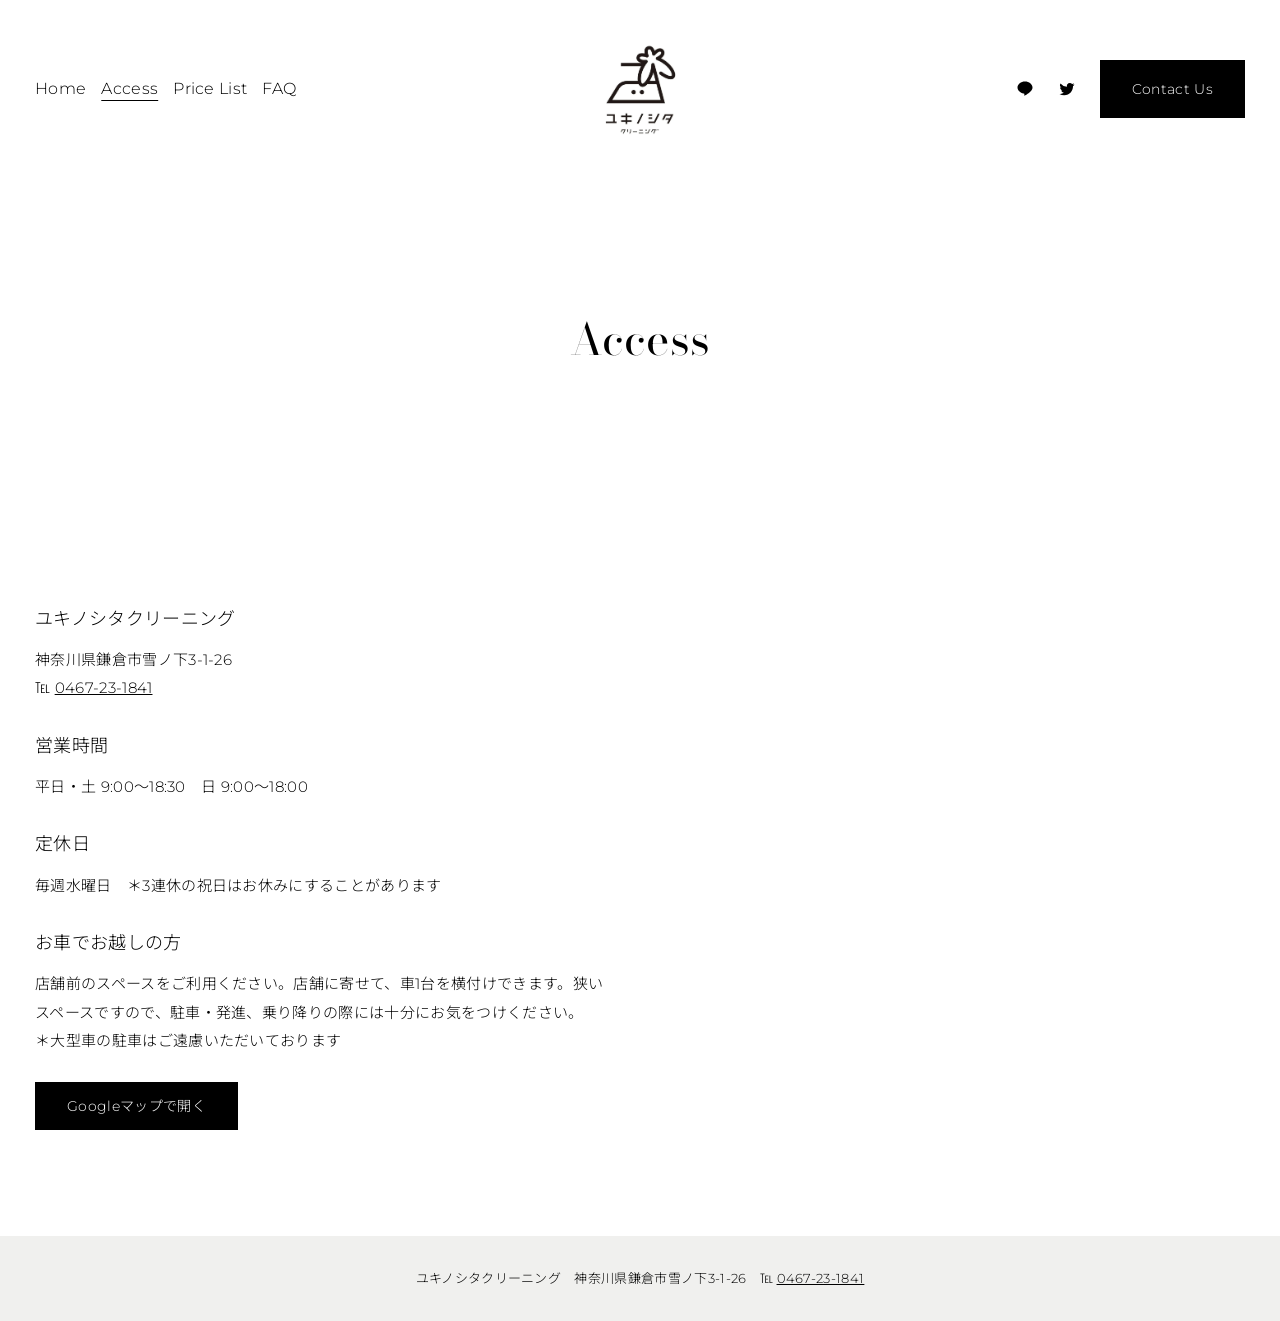
==== access.html @ 93b84c99 "Add files via upload" ====
<!doctype html>
<html lang="ja"><head><meta charset="utf-8"><meta name="viewport" content="width=device-width,initial-scale=1">
<title>Access — ユキノシタクリーニング</title>
<meta property="og:title" content="Access — ユキノシタクリーニング"><meta property="og:site_name" content="ユキノシタクリーニング"><meta property="og:image" content="images/logo.jpg">
<link rel="preconnect" href="https://fonts.googleapis.com"><link rel="preconnect" href="https://fonts.gstatic.com" crossorigin>
<link href="https://fonts.googleapis.com/css2?family=Bodoni+Moda:wght@400&family=Montserrat:wght@300;400;600&family=Noto+Sans+JP:wght@300;400&display=swap" rel="stylesheet">
<link rel="stylesheet" href="assets/style.css"></head><body>
<header class="site-header"><nav class="site-nav"><a href="index.html">Home</a><a href="access.html" aria-current="page">Access</a><a href="price-list.html">Price List</a><a href="faq.html">FAQ</a></nav>
<a class="logo" href="index.html"><img src="images/logo.jpg" alt="ユキノシタクリーニング"></a>
<div class="header-right"><a class="tw" href="https://lin.ee/5aXbe80" aria-label="LINE" target="_blank" rel="noopener"><svg viewBox="0 0 24 24"><path d="M12 2C6.5 2 2 5.6 2 10c0 3.9 3.5 7.2 8.2 7.9.3.1.8.2.9.5.1.3.1.7 0 1l-.1.9c0 .3-.2 1 .9.5s5.9-3.5 8-6C21.300 13 22 11.600 22 10c0-4.400-4.500-8-10-8z"/></svg></a><a class="tw" href="https://twitter.com/Yukinoshita_Cl" aria-label="Twitter"><svg viewBox="0 0 24 24"><path d="M22 5.9c-.7.3-1.5.5-2.4.7.9-.5 1.5-1.3 1.8-2.3-.8.5-1.7.8-2.6 1a4.1 4.1 0 0 0-7 3.7A11.7 11.7 0 0 1 3.3 4.7a4.1 4.1 0 0 0 1.3 5.5c-.7 0-1.3-.2-1.9-.5 0 2 1.4 3.7 3.3 4.1-.6.2-1.2.2-1.8.1.5 1.6 2 2.8 3.8 2.9A8.2 8.2 0 0 1 2 18.5 11.6 11.6 0 0 0 8.3 20.3c7.5 0 11.7-6.3 11.7-11.7v-.5c.8-.6 1.5-1.3 2-2.2z"/></svg></a><a class="btn" href="contact.html">Contact Us</a></div></header>
<main><h2 class="title page-title">Access</h2>
<div class="wrap"><div class="access"><div class="info">
<h4>ユキノシタクリーニング</h4><p>神奈川県鎌倉市雪ノ下3-1-26<br>℡ <a href="tel:0467231841">0467-23-1841</a></p>
<h4>営業時間</h4><p>平日・土 9:00〜18:30　日 9:00〜18:00</p>
<h4>定休日</h4><p>毎週水曜日　＊3連休の祝日はお休みにすることがあります</p>
<h4>お車でお越しの方</h4><p>店舗前のスペースをご利用ください。店舗に寄せて、車1台を横付けできます。狭いスペースですので、駐車・発進、乗り降りの際には十分にお気をつけください。<br>＊大型車の駐車はご遠慮いただいております</p>
<p><a class="btn" href="https://maps.app.goo.gl/fqfAePQv6fpUEhGL8" target="_blank" rel="noopener">Googleマップで開く</a></p></div>
<div class="map"><iframe title="地図" loading="lazy" src="https://www.openstreetmap.org/export/embed.html?bbox=139.5480%2C35.3220%2C139.5680%2C35.3330&amp;layer=mapnik&amp;marker=35.32760%2C139.55790"></iframe></div></div></div></main>
<footer class="site-footer simple"><p>ユキノシタクリーニング　神奈川県鎌倉市雪ノ下3-1-26　℡ <a href="tel:0467231841">0467-23-1841</a></p></footer>
</body></html>
---- assets/style.css ----
:root{--fg:#000;--bg:#fff;--panel:#f0f0ee;--serif:"Bodoni Moda","Bodoni 72",Didot,"Noto Serif JP",serif;--sans:"Montserrat","Avenir Next",Avenir,"Hiragino Kaku Gothic ProN","Noto Sans JP",sans-serif}
*{box-sizing:border-box}
body{margin:0;background:var(--bg);color:var(--fg);font-family:var(--sans);font-weight:300;line-height:1.9;letter-spacing:.02em}
a{color:inherit}
.site-header{display:grid;grid-template-columns:1fr auto 1fr;align-items:center;padding:34px 35px}
.site-nav a{margin-right:15px;text-decoration:none;font-size:16px}
.site-nav a[aria-current=page]{text-decoration:underline;text-underline-offset:6px}
.logo img{height:110px;width:auto;display:block}
.header-right{display:flex;justify-content:flex-end;align-items:center;gap:24px}
.btn{display:inline-block;background:#000;color:#fff;padding:0 32px;line-height:58px;font-size:14px;text-decoration:none;border:0;cursor:pointer;font-family:inherit}
.tw svg{width:18px;height:18px;fill:#000;display:block}
.hero{text-align:center;padding:90px 20px 200px}
.hero h1{font-weight:300;font-size:clamp(26px,3.4vw,36px);line-height:1.6;margin:0}
h2.title{font-family:var(--serif);font-weight:400;font-size:clamp(32px,4vw,44px);text-align:center;margin:0 0 70px}
.wrap{padding:0 35px;max-width:1300px;margin:0 auto}
.cards{display:grid;grid-template-columns:repeat(auto-fill,minmax(300px,1fr));gap:40px;margin-bottom:120px}
.card{background:var(--panel);text-align:center;padding:40px 0 30px}
.card img{width:100%;display:block}
.card h3{font-weight:300;font-size:26px;margin:28px 20px 12px}
.card p{margin:0 28px;font-size:16px}
.page-title{padding:120px 20px 150px}
.cols2{display:grid;grid-template-columns:1fr 1fr;gap:60px;padding-bottom:160px}
.cols2 h3{font-weight:300;font-size:22px;margin:0 0 10px}
.cols2 p{margin:0;font-size:15px}
.about{max-width:900px;margin:0 auto;padding:60px 35px 100px}
.about h3{font-weight:400;font-size:26px;text-align:center;margin:40px 0}
.about h4{font-weight:400;font-size:20px;margin:36px 0 6px}
.about p{margin:0 0 20px}
.about img{max-width:100%;height:auto;display:block;margin:50px auto}
.about .note{font-style:italic;text-align:center}
.contact{display:grid;grid-template-columns:1fr 1fr;gap:70px;padding:60px 35px 140px;max-width:1300px;margin:0 auto}
.contact h1{font-family:var(--serif);font-weight:400;font-size:40px;margin:0 0 30px}
.contact b{font-weight:600}
form label{display:block;font-size:14px;margin:0 0 6px}
form label small{opacity:.6;margin-left:6px}
form input,form textarea{width:100%;border:1px solid #999;padding:12px;font:inherit;background:#fff;margin-bottom:24px}
form textarea{min-height:150px}
.row{display:grid;grid-template-columns:1fr 1fr;gap:16px}
.site-footer{background:var(--panel);padding:50px 35px 60px}
.footer-in{display:grid;grid-template-columns:1fr 1fr;gap:60px;max-width:1300px;margin:0 auto}
.site-footer h4{font-weight:300;font-size:18px;margin:0 0 14px}
.site-footer p{margin:0 0 26px;font-size:15px}
.map iframe{width:100%;height:340px;border:0;filter:grayscale(1)}
@media(max-width:800px){.site-header{grid-template-columns:1fr;gap:16px;justify-items:center}.header-right{justify-content:center}.cols2,.contact,.footer-in{grid-template-columns:1fr}.hero{padding-bottom:100px}}

.rows{list-style:none;margin:0 0 120px;padding:0;border-top:1px solid #000}
.row-item{display:grid;grid-template-columns:1fr 2fr;gap:40px;padding:36px 0;border-bottom:1px solid #000}
.row-item h3{font-weight:300;font-size:24px;margin:0}
.row-item p{margin:0 0 10px;font-size:16px}
@media(max-width:800px){.row-item{grid-template-columns:1fr;gap:12px}}

.access{display:grid;grid-template-columns:1fr 1fr;gap:60px;margin-bottom:80px}
.access h4{font-weight:300;font-size:18px;margin:0 0 10px}
.access p{margin:0 0 26px;font-size:15px}
.access .btn{line-height:48px;color:#fff}
.access .map iframe{width:100%;height:360px;border:0}
.site-footer.simple{padding:30px 35px;text-align:center}
.site-footer.simple p{margin:0;font-size:13px}
@media(max-width:800px){.access{grid-template-columns:1fr}}

.line-block{display:flex;align-items:center;gap:24px;flex-wrap:wrap}
.line-block img{display:block}
.line-band{text-align:center;padding:20px 20px 120px}
.line-band h3{font-weight:300;font-size:24px;margin:0 0 6px}
.line-band p{margin:0 0 20px}
.line-band .line-block{justify-content:center}

.faq .row-item h3{font-size:18px;line-height:1.7}
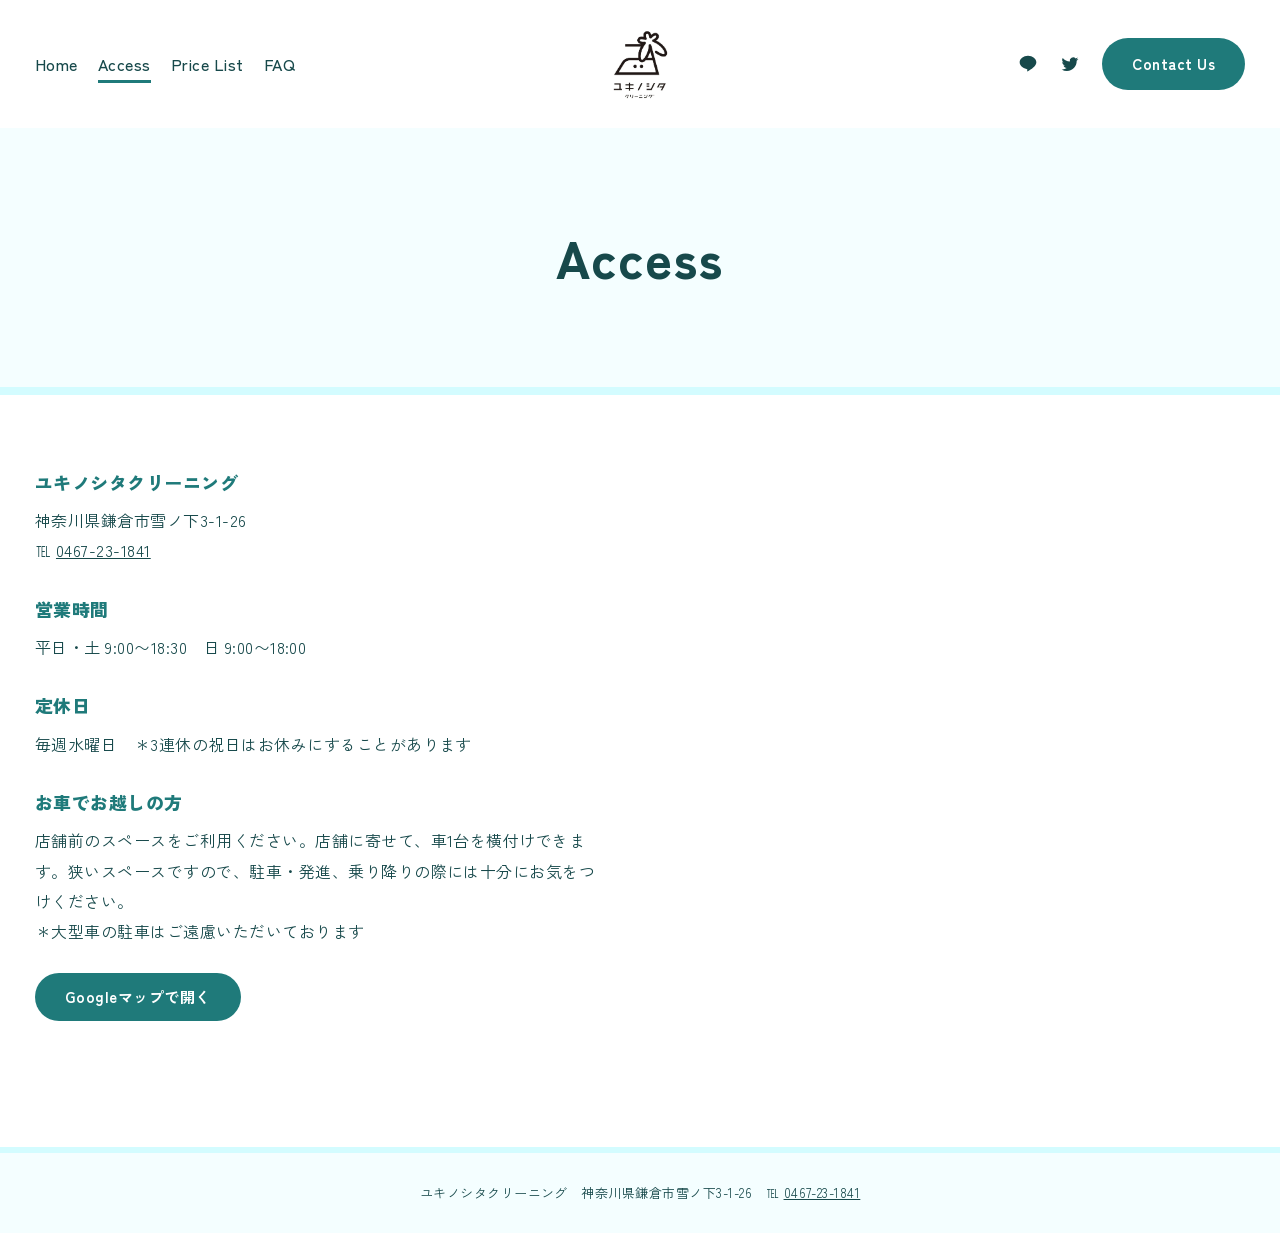
==== commit 6962e18c: "Add files via upload" ====
--- a/access.html
+++ b/access.html
@@ -3,8 +3,8 @@
 <title>Access — ユキノシタクリーニング</title>
 <meta property="og:title" content="Access — ユキノシタクリーニング"><meta property="og:site_name" content="ユキノシタクリーニング"><meta property="og:image" content="images/logo.jpg">
 <link rel="preconnect" href="https://fonts.googleapis.com"><link rel="preconnect" href="https://fonts.gstatic.com" crossorigin>
-<link href="https://fonts.googleapis.com/css2?family=Bodoni+Moda:wght@400&family=Montserrat:wght@300;400;600&family=Noto+Sans+JP:wght@300;400&display=swap" rel="stylesheet">
-<link rel="stylesheet" href="assets/style.css"></head><body>
+<link href="https://fonts.googleapis.com/css2?family=Zen+Kaku+Gothic+New:wght@400;500;700;900&display=swap" rel="stylesheet">
+<link rel="stylesheet" href="assets/style.css"><link rel="icon" href="favicon.ico" sizes="48x48"><link rel="icon" type="image/png" sizes="32x32" href="images/favicon-32.png"><link rel="apple-touch-icon" href="images/apple-touch-icon.png"></head><body>
 <header class="site-header"><nav class="site-nav"><a href="index.html">Home</a><a href="access.html" aria-current="page">Access</a><a href="price-list.html">Price List</a><a href="faq.html">FAQ</a></nav>
 <a class="logo" href="index.html"><img src="images/logo.jpg" alt="ユキノシタクリーニング"></a>
 <div class="header-right"><a class="tw" href="https://lin.ee/5aXbe80" aria-label="LINE" target="_blank" rel="noopener"><svg viewBox="0 0 24 24"><path d="M12 2C6.5 2 2 5.6 2 10c0 3.9 3.5 7.2 8.2 7.9.3.1.8.2.9.5.1.3.1.7 0 1l-.1.9c0 .3-.2 1 .9.5s5.9-3.5 8-6C21.300 13 22 11.600 22 10c0-4.400-4.500-8-10-8z"/></svg></a><a class="tw" href="https://twitter.com/Yukinoshita_Cl" aria-label="Twitter"><svg viewBox="0 0 24 24"><path d="M22 5.9c-.7.3-1.5.5-2.4.7.9-.5 1.5-1.3 1.8-2.3-.8.5-1.7.8-2.6 1a4.1 4.1 0 0 0-7 3.7A11.7 11.7 0 0 1 3.3 4.7a4.1 4.1 0 0 0 1.3 5.5c-.7 0-1.3-.2-1.9-.5 0 2 1.4 3.7 3.3 4.1-.6.2-1.2.2-1.8.1.5 1.6 2 2.8 3.8 2.9A8.2 8.2 0 0 1 2 18.5 11.6 11.6 0 0 0 8.3 20.3c7.5 0 11.7-6.3 11.7-11.7v-.5c.8-.6 1.5-1.3 2-2.2z"/></svg></a><a class="btn" href="contact.html">Contact Us</a></div></header>
@@ -15,6 +15,6 @@
 <h4>定休日</h4><p>毎週水曜日　＊3連休の祝日はお休みにすることがあります</p>
 <h4>お車でお越しの方</h4><p>店舗前のスペースをご利用ください。店舗に寄せて、車1台を横付けできます。狭いスペースですので、駐車・発進、乗り降りの際には十分にお気をつけください。<br>＊大型車の駐車はご遠慮いただいております</p>
 <p><a class="btn" href="https://maps.app.goo.gl/fqfAePQv6fpUEhGL8" target="_blank" rel="noopener">Googleマップで開く</a></p></div>
-<div class="map"><iframe title="地図" loading="lazy" src="https://www.openstreetmap.org/export/embed.html?bbox=139.5480%2C35.3220%2C139.5680%2C35.3330&amp;layer=mapnik&amp;marker=35.32760%2C139.55790"></iframe></div></div></div></main>
+<div class="map"><iframe title="地図" loading="lazy" src="https://www.openstreetmap.org/export/embed.html?bbox=139.5532%2C35.3202%2C139.5612%2C35.3252&amp;layer=mapnik&amp;marker=35.322739%2C139.557242"></iframe></div></div></div></main>
 <footer class="site-footer simple"><p>ユキノシタクリーニング　神奈川県鎌倉市雪ノ下3-1-26　℡ <a href="tel:0467231841">0467-23-1841</a></p></footer>
 </body></html>
--- a/assets/style.css
+++ b/assets/style.css
@@ -1,68 +1,138 @@
-:root{--fg:#000;--bg:#fff;--panel:#f0f0ee;--serif:"Bodoni Moda","Bodoni 72",Didot,"Noto Serif JP",serif;--sans:"Montserrat","Avenir Next",Avenir,"Hiragino Kaku Gothic ProN","Noto Sans JP",sans-serif}
+:root{--ink:#17494b;--roof:#d3fcff;--deep:#1f7a7a;--tint:#f4feff;--petal:#ffb9d1;--cedar:#fffee2;--sky:#7ededd;--white:#fff;--sans:"Zen Kaku Gothic New","Hiragino Kaku Gothic ProN","Noto Sans JP",sans-serif}
 *{box-sizing:border-box}
-body{margin:0;background:var(--bg);color:var(--fg);font-family:var(--sans);font-weight:300;line-height:1.9;letter-spacing:.02em}
+html{scroll-behavior:smooth}
+body{margin:0;background:var(--white);color:var(--ink);font-family:var(--sans);font-weight:400;line-height:1.9;letter-spacing:.03em}
 a{color:inherit}
-.site-header{display:grid;grid-template-columns:1fr auto 1fr;align-items:center;padding:34px 35px}
-.site-nav a{margin-right:15px;text-decoration:none;font-size:16px}
-.site-nav a[aria-current=page]{text-decoration:underline;text-underline-offset:6px}
-.logo img{height:110px;width:auto;display:block}
-.header-right{display:flex;justify-content:flex-end;align-items:center;gap:24px}
-.btn{display:inline-block;background:#000;color:#fff;padding:0 32px;line-height:58px;font-size:14px;text-decoration:none;border:0;cursor:pointer;font-family:inherit}
-.tw svg{width:18px;height:18px;fill:#000;display:block}
-.hero{text-align:center;padding:90px 20px 200px}
-.hero h1{font-weight:300;font-size:clamp(26px,3.4vw,36px);line-height:1.6;margin:0}
-h2.title{font-family:var(--serif);font-weight:400;font-size:clamp(32px,4vw,44px);text-align:center;margin:0 0 70px}
+:focus-visible{outline:3px solid var(--deep);outline-offset:3px}
+/* header */
+.site-header{display:grid;grid-template-columns:1fr auto 1fr;align-items:center;padding:22px 35px}
+.site-nav a{margin-right:20px;text-decoration:none;font-size:16px;font-weight:500;padding-bottom:4px}
+.site-nav a:hover{border-bottom:3px solid var(--roof)}
+.site-nav a[aria-current=page]{border-bottom:3px solid var(--deep)}
+.logo img{height:84px;width:auto;display:block}
+.header-right{display:flex;justify-content:flex-end;align-items:center;gap:22px}
+.tw svg{width:20px;height:20px;fill:var(--ink);display:block}
+.btn{display:inline-block;background:var(--deep);color:#fff;padding:0 30px;line-height:52px;font-size:15px;font-weight:700;text-decoration:none;border:0;border-radius:999px;cursor:pointer;font-family:inherit;transition:background .2s}
+.btn:hover{background:var(--ink)}
+.btn.ghost{background:transparent;color:var(--ink);box-shadow:inset 0 0 0 2px var(--ink)}
+.btn.ghost:hover{background:var(--ink);color:#fff}
+.btn.light{background:#fff;color:var(--ink)}
+.btn.light:hover{background:var(--ink);color:#fff}
+/* home hero */
+.hero{background:var(--roof);padding:60px 35px 150px;clip-path:polygon(0 0,100% 0,100% 100%,0 calc(100% - 70px))}
+.hero-in{max-width:1300px;margin:0 auto;display:grid;grid-template-columns:1.25fr 1fr;gap:40px;align-items:center}
+.hero h1{font-weight:900;font-size:clamp(30px,4vw,52px);line-height:1.4;word-break:keep-all;overflow-wrap:anywhere;margin:0 0 22px;letter-spacing:.02em}
+.hero .lead{font-size:clamp(16px,1.6vw,19px);font-weight:500;margin:0 0 30px;max-width:30em}
+.hero .cta{display:flex;flex-wrap:wrap;gap:14px}
+.hero figure{margin:0}
+.hero img{width:100%;height:auto;display:block}
+.hero figcaption{font-size:12px;text-align:right;margin-top:18px}
+/* info strip */
+.strip{background:#fff;color:var(--ink);border-bottom:6px solid var(--roof);margin-top:-70px;position:relative;padding:34px 35px 36px}
+.strip-in{max-width:1300px;margin:0 auto;display:grid;grid-template-columns:repeat(4,1fr);gap:30px}
+.strip h2{font-size:14px;font-weight:700;margin:0;color:var(--deep)}
+.strip p{margin:0;font-size:18px;font-weight:700;line-height:1.6}
+.strip a{text-decoration:none}
+.strip small{display:block;font-size:13px;font-weight:400;opacity:.85}
+/* reasons */
+.reasons{display:grid;grid-template-columns:repeat(4,1fr)}
+.reason{padding:56px 32px 60px}
+.reason h3{font-size:clamp(24px,2.6vw,34px);line-height:1.35;font-weight:900;margin:0 0 16px}
+.reason p{margin:0;font-size:16px}
+.reason small{display:block;margin-top:10px;font-size:13px}
+.r1{background:var(--roof)}.r2{background:var(--cedar)}.r3{background:#a6efe8}.r4{background:var(--sky)}
+/* sections */
+.section{padding:110px 35px}
+.section-in{max-width:1100px;margin:0 auto}
+.section h2{font-size:clamp(28px,3.4vw,42px);font-weight:900;line-height:1.4;margin:0 0 40px}
+.tintbg{background:var(--tint)}
+.flow{list-style:none;margin:0;padding:0;display:grid;grid-template-columns:repeat(3,1fr);gap:40px;counter-reset:s}
+.flow li{counter-increment:s;border-top:6px solid var(--deep);padding-top:20px}
+.flow li:before{content:counter(s);display:block;font-size:56px;font-weight:900;line-height:1;color:var(--deep);margin-bottom:10px}
+.flow h3{font-size:22px;margin:0 0 8px}
+.flow p{margin:0;font-size:16px}
+.pricerow{display:grid;grid-template-columns:1.3fr 1fr;gap:70px;align-items:start}
+.mini{width:100%;border-collapse:collapse;font-size:18px}
+.mini th,.mini td{padding:.55em 0;border-bottom:2px solid var(--ink);font-weight:500;text-align:left}
+.mini td{text-align:right;font-weight:900;white-space:nowrap}
+.pricerow p{margin:0 0 24px}
+.values{display:grid;grid-template-columns:repeat(3,1fr);gap:50px}
+.values h3{font-size:22px;font-weight:900;color:var(--deep);margin:0 0 8px}
+.values p{margin:0;font-size:16px}
+.story{max-width:46em;margin:0 0 70px;font-size:17px}
+.story p{margin:0 0 18px}
+/* line band */
+.line-band{background:var(--sky);padding:80px 35px 90px;text-align:center}
+.line-band h3{font-weight:900;font-size:30px;margin:0 0 6px}
+.line-band p{margin:0 0 20px}
+.line-block{display:flex;align-items:center;gap:28px;flex-wrap:wrap;justify-content:center}
+.line-block img{display:block;background:#fff;padding:8px;border-radius:12px}
+/* inner pages */
+h2.title{font-weight:900;font-size:clamp(34px,4.4vw,52px);text-align:center;margin:0 0 70px;letter-spacing:.04em}
+.page-title{background:var(--tint);border-bottom:8px solid var(--roof);padding:80px 20px 80px;margin-bottom:80px}
 .wrap{padding:0 35px;max-width:1300px;margin:0 auto}
-.cards{display:grid;grid-template-columns:repeat(auto-fill,minmax(300px,1fr));gap:40px;margin-bottom:120px}
-.card{background:var(--panel);text-align:center;padding:40px 0 30px}
-.card img{width:100%;display:block}
-.card h3{font-weight:300;font-size:26px;margin:28px 20px 12px}
-.card p{margin:0 28px;font-size:16px}
-.page-title{padding:120px 20px 150px}
-.cols2{display:grid;grid-template-columns:1fr 1fr;gap:60px;padding-bottom:160px}
-.cols2 h3{font-weight:300;font-size:22px;margin:0 0 10px}
-.cols2 p{margin:0;font-size:15px}
-.about{max-width:900px;margin:0 auto;padding:60px 35px 100px}
-.about h3{font-weight:400;font-size:26px;text-align:center;margin:40px 0}
-.about h4{font-weight:400;font-size:20px;margin:36px 0 6px}
-.about p{margin:0 0 20px}
-.about img{max-width:100%;height:auto;display:block;margin:50px auto}
-.about .note{font-style:italic;text-align:center}
+.rows{list-style:none;margin:0 0 120px;padding:0;border-top:4px solid var(--roof)}
+.row-item{display:grid;grid-template-columns:1fr 2fr;gap:40px;padding:36px 0;border-bottom:2px solid var(--tint)}
+.row-item h3{font-weight:900;font-size:24px;margin:0;color:var(--deep)}
+.row-item p{margin:0 0 10px;font-size:16px}
+.faq .row-item h3{font-size:18px;line-height:1.7}
+.access{display:grid;grid-template-columns:1fr 1fr;gap:60px;margin-bottom:100px}
+.access h4{font-weight:900;font-size:18px;margin:0 0 6px;color:var(--deep)}
+.access p{margin:0 0 26px;font-size:16px}
+.access .btn{line-height:48px;color:#fff}
+.access .map iframe{width:100%;height:380px;border:0;border-radius:6px}
 .contact{display:grid;grid-template-columns:1fr 1fr;gap:70px;padding:60px 35px 140px;max-width:1300px;margin:0 auto}
-.contact h1{font-family:var(--serif);font-weight:400;font-size:40px;margin:0 0 30px}
-.contact b{font-weight:600}
-form label{display:block;font-size:14px;margin:0 0 6px}
-form label small{opacity:.6;margin-left:6px}
-form input,form textarea{width:100%;border:1px solid #999;padding:12px;font:inherit;background:#fff;margin-bottom:24px}
+.contact h1{font-weight:900;font-size:40px;margin:0 0 30px}
+.contact b{font-weight:700}
+form label{display:block;font-size:14px;margin:0 0 6px;font-weight:500}
+form label small{opacity:.7;margin-left:6px}
+form input,form textarea{width:100%;border:2px solid var(--ink);border-radius:6px;padding:12px;font:inherit;background:#fff;margin-bottom:24px}
 form textarea{min-height:150px}
 .row{display:grid;grid-template-columns:1fr 1fr;gap:16px}
-.site-footer{background:var(--panel);padding:50px 35px 60px}
+.price{width:100%;border-collapse:collapse}
+.price th,.price td{padding:.35em 0;font-size:16px;font-weight:400;border-bottom:1px solid #cfe1d9}
+.price tr:last-child th,.price tr:last-child td{border-bottom:0}
+.price th{text-align:left}
+.price td{text-align:right;white-space:nowrap;font-variant-numeric:tabular-nums;font-weight:700}
+/* footer */
+.site-footer{background:var(--tint);color:var(--ink);border-top:6px solid var(--roof);padding:60px 35px 50px}
 .footer-in{display:grid;grid-template-columns:1fr 1fr;gap:60px;max-width:1300px;margin:0 auto}
-.site-footer h4{font-weight:300;font-size:18px;margin:0 0 14px}
-.site-footer p{margin:0 0 26px;font-size:15px}
-.map iframe{width:100%;height:340px;border:0;filter:grayscale(1)}
-@media(max-width:800px){.site-header{grid-template-columns:1fr;gap:16px;justify-items:center}.header-right{justify-content:center}.cols2,.contact,.footer-in{grid-template-columns:1fr}.hero{padding-bottom:100px}}
+.site-footer h4{font-weight:700;font-size:16px;margin:0 0 10px;color:var(--deep)}
+.site-footer p{margin:0 0 22px;font-size:15px}
+.site-footer.simple{padding:28px 35px;text-align:center}
+.site-footer.simple p{margin:0;font-size:13px}
+@media(max-width:900px){.reasons,.strip-in{grid-template-columns:1fr 1fr}.flow,.values,.pricerow{grid-template-columns:1fr}.hero-in{grid-template-columns:1fr}.hero{padding-bottom:120px}}
+@media(max-width:800px){.site-header{grid-template-columns:1fr;gap:14px;justify-items:center;padding:18px}.header-right{justify-content:center}.row-item{grid-template-columns:1fr;gap:12px}.access,.contact,.footer-in{grid-template-columns:1fr}.section{padding:70px 22px}.reasons,.strip-in{grid-template-columns:1fr}.strip{padding:30px 22px}.hero{padding:30px 22px 110px}.page-title{margin-bottom:50px}}
+@media(prefers-reduced-motion:reduce){*{transition:none!important;scroll-behavior:auto!important}}
 
-.rows{list-style:none;margin:0 0 120px;padding:0;border-top:1px solid #000}
-.row-item{display:grid;grid-template-columns:1fr 2fr;gap:40px;padding:36px 0;border-bottom:1px solid #000}
-.row-item h3{font-weight:300;font-size:24px;margin:0}
-.row-item p{margin:0 0 10px;font-size:16px}
-@media(max-width:800px){.row-item{grid-template-columns:1fr;gap:12px}}
+/* v4 */
+.hero{padding-bottom:140px}
+/*deal*/
+.cream{background:var(--cedar)}
+.about-shop{display:grid;grid-template-columns:1.3fr 1fr;gap:60px;align-items:center}
+.about-shop p{margin:0 0 18px;font-size:17px}
+.about-shop figure{margin:0}
+.about-shop img{width:100%;height:auto;display:block;border-radius:10px}
+.about-shop figcaption{font-size:13px;text-align:center;margin-top:8px}
 
-.access{display:grid;grid-template-columns:1fr 1fr;gap:60px;margin-bottom:80px}
-.access h4{font-weight:300;font-size:18px;margin:0 0 10px}
-.access p{margin:0 0 26px;font-size:15px}
-.access .btn{line-height:48px;color:#fff}
-.access .map iframe{width:100%;height:360px;border:0}
-.site-footer.simple{padding:30px 35px;text-align:center}
-.site-footer.simple p{margin:0;font-size:13px}
-@media(max-width:800px){.access{grid-template-columns:1fr}}
+@media(max-width:900px){.about-shop{grid-template-columns:1fr}}
 
-.line-block{display:flex;align-items:center;gap:24px;flex-wrap:wrap}
-.line-block img{display:block}
-.line-band{text-align:center;padding:20px 20px 120px}
-.line-band h3{font-weight:300;font-size:24px;margin:0 0 6px}
-.line-band p{margin:0 0 20px}
-.line-band .line-block{justify-content:center}
+.reason .btn{margin-top:18px;background:#fff;color:var(--ink);line-height:44px;padding:0 24px}
+.reason .btn:hover{background:var(--ink);color:#fff}
 
-.faq .row-item h3{font-size:18px;line-height:1.7}
+.price-sec{background:var(--roof)}
+.price-sec .section-in{max-width:1200px}
+.pricegrid{display:grid;grid-template-columns:1.25fr 1fr;gap:60px;align-items:center}
+.deal{text-align:center}
+.deal h3{font-weight:900;font-size:clamp(17px,1.8vw,22px);line-height:1.5;margin:0}
+.deal .big{display:block;font-weight:900;font-size:clamp(34px,4.6vw,58px);line-height:1.15;color:var(--petal);-webkit-text-stroke:6px var(--deep);paint-order:stroke fill;margin:.1em 0}
+.deal p{margin:0 0 6px;font-size:16px;font-weight:500}
+.deal small{display:block;font-size:13px}
+.deal img{display:block;width:100%;max-width:520px;height:auto;margin:18px auto 0}
+.pricelist p{margin:22px 0 22px;font-size:15px}
+.btn.accent{background:var(--petal);color:var(--ink)}
+.btn.accent:hover{background:var(--ink);color:#fff}
+.logo-sec{background:var(--cedar)}
+.about-shop{grid-template-columns:1.6fr 1fr}
+.about-shop figure{max-width:300px;justify-self:center}
+@media(max-width:900px){.pricegrid{grid-template-columns:1fr}}
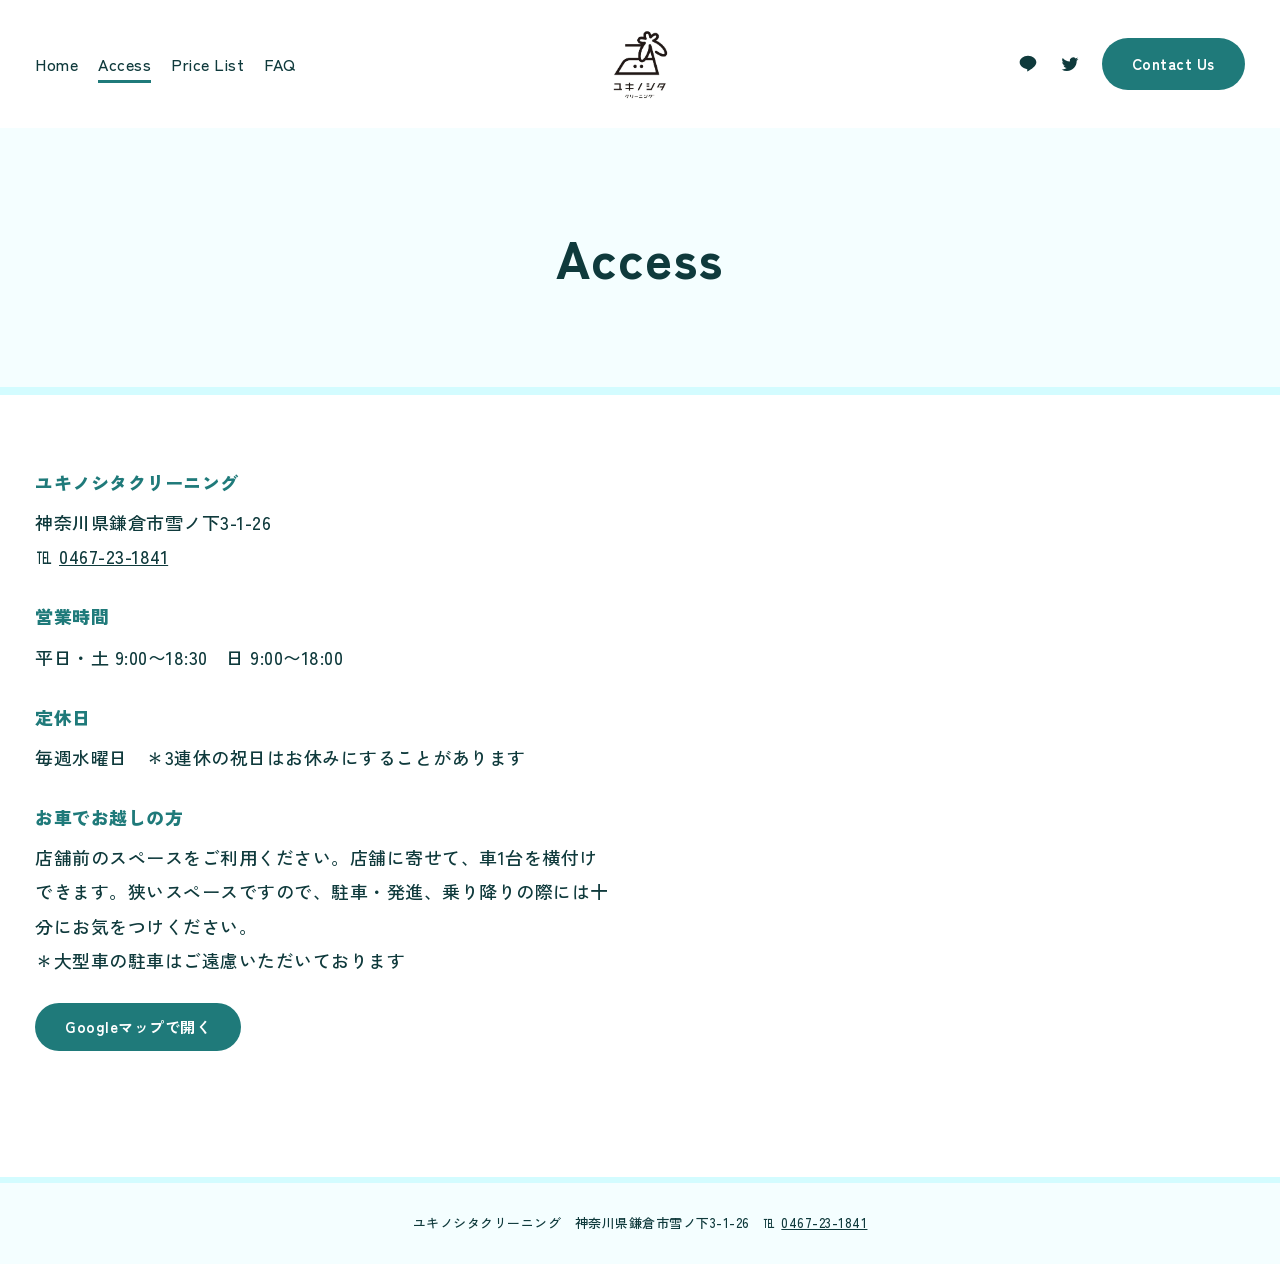
==== commit 933b2bc0: "Merge pull request #1 from wkmisr/seo-indexing Google検索向けの設定を追加（sitemap.xml, robots.txt, canonical, " ====
--- a/access.html
+++ b/access.html
@@ -1,7 +1,8 @@
 <!doctype html>
 <html lang="ja"><head><meta charset="utf-8"><meta name="viewport" content="width=device-width,initial-scale=1">
 <title>Access — ユキノシタクリーニング</title>
-<meta property="og:title" content="Access — ユキノシタクリーニング"><meta property="og:site_name" content="ユキノシタクリーニング"><meta property="og:image" content="images/logo.jpg">
+<meta name="description" content="ユキノシタクリーニング（鎌倉市雪ノ下3-1-26）へのアクセス。営業時間は平日・土9:00〜18:30、日9:00〜18:00、毎週水曜定休。お車は店舗前に1台横付けできます。"><meta property="og:description" content="ユキノシタクリーニング（鎌倉市雪ノ下3-1-26）へのアクセス。営業時間は平日・土9:00〜18:30、日9:00〜18:00、毎週水曜定休。お車は店舗前に1台横付けできます。"><link rel="canonical" href="https://yukinoshita-cleaning.github.io/access.html"><meta property="og:url" content="https://yukinoshita-cleaning.github.io/access.html"><meta property="og:type" content="website"><meta property="og:locale" content="ja_JP">
+<meta property="og:title" content="Access — ユキノシタクリーニング"><meta property="og:site_name" content="ユキノシタクリーニング"><meta property="og:image" content="https://yukinoshita-cleaning.github.io/images/logo.jpg">
 <link rel="preconnect" href="https://fonts.googleapis.com"><link rel="preconnect" href="https://fonts.gstatic.com" crossorigin>
 <link href="https://fonts.googleapis.com/css2?family=Zen+Kaku+Gothic+New:wght@400;500;700;900&display=swap" rel="stylesheet">
 <link rel="stylesheet" href="assets/style.css"><link rel="icon" href="favicon.ico" sizes="48x48"><link rel="icon" type="image/png" sizes="32x32" href="images/favicon-32.png"><link rel="apple-touch-icon" href="images/apple-touch-icon.png"></head><body>
--- a/assets/style.css
+++ b/assets/style.css
@@ -1,7 +1,7 @@
-:root{--ink:#17494b;--roof:#d3fcff;--deep:#1f7a7a;--tint:#f4feff;--petal:#ffb9d1;--cedar:#fffee2;--sky:#7ededd;--white:#fff;--sans:"Zen Kaku Gothic New","Hiragino Kaku Gothic ProN","Noto Sans JP",sans-serif}
+:root{--ink:#0f3a3c;--roof:#d3fcff;--deep:#1f7a7a;--tint:#f4feff;--petal:#ffb9d1;--cedar:#fffee2;--sky:#7ededd;--white:#fff;--sans:"Zen Kaku Gothic New","Hiragino Kaku Gothic ProN","Noto Sans JP",sans-serif}
 *{box-sizing:border-box}
 html{scroll-behavior:smooth}
-body{margin:0;background:var(--white);color:var(--ink);font-family:var(--sans);font-weight:400;line-height:1.9;letter-spacing:.03em}
+body{margin:0;background:var(--white);color:var(--ink);font-family:var(--sans);font-weight:500;line-height:1.9;font-size:17px;letter-spacing:.03em}
 a{color:inherit}
 :focus-visible{outline:3px solid var(--deep);outline-offset:3px}
 /* header */
@@ -33,12 +33,12 @@
 .strip h2{font-size:14px;font-weight:700;margin:0;color:var(--deep)}
 .strip p{margin:0;font-size:18px;font-weight:700;line-height:1.6}
 .strip a{text-decoration:none}
-.strip small{display:block;font-size:13px;font-weight:400;opacity:.85}
+.strip small{display:block;font-size:14px;font-weight:400;opacity:.85}
 /* reasons */
 .reasons{display:grid;grid-template-columns:repeat(4,1fr)}
 .reason{padding:56px 32px 60px}
 .reason h3{font-size:clamp(24px,2.6vw,34px);line-height:1.35;font-weight:900;margin:0 0 16px}
-.reason p{margin:0;font-size:16px}
+.reason p{margin:0;font-size:18px}
 .reason small{display:block;margin-top:10px;font-size:13px}
 .r1{background:var(--roof)}.r2{background:var(--cedar)}.r3{background:#a6efe8}.r4{background:var(--sky)}
 /* sections */
@@ -50,7 +50,7 @@
 .flow li{counter-increment:s;border-top:6px solid var(--deep);padding-top:20px}
 .flow li:before{content:counter(s);display:block;font-size:56px;font-weight:900;line-height:1;color:var(--deep);margin-bottom:10px}
 .flow h3{font-size:22px;margin:0 0 8px}
-.flow p{margin:0;font-size:16px}
+.flow p{margin:0;font-size:18px}
 .pricerow{display:grid;grid-template-columns:1.3fr 1fr;gap:70px;align-items:start}
 .mini{width:100%;border-collapse:collapse;font-size:18px}
 .mini th,.mini td{padding:.55em 0;border-bottom:2px solid var(--ink);font-weight:500;text-align:left}
@@ -58,8 +58,8 @@
 .pricerow p{margin:0 0 24px}
 .values{display:grid;grid-template-columns:repeat(3,1fr);gap:50px}
 .values h3{font-size:22px;font-weight:900;color:var(--deep);margin:0 0 8px}
-.values p{margin:0;font-size:16px}
-.story{max-width:46em;margin:0 0 70px;font-size:17px}
+.values p{margin:0;font-size:18px}
+.story{max-width:46em;margin:0 0 70px;font-size:18px}
 .story p{margin:0 0 18px}
 /* line band */
 .line-band{background:var(--sky);padding:80px 35px 90px;text-align:center}
@@ -74,11 +74,11 @@
 .rows{list-style:none;margin:0 0 120px;padding:0;border-top:4px solid var(--roof)}
 .row-item{display:grid;grid-template-columns:1fr 2fr;gap:40px;padding:36px 0;border-bottom:2px solid var(--tint)}
 .row-item h3{font-weight:900;font-size:24px;margin:0;color:var(--deep)}
-.row-item p{margin:0 0 10px;font-size:16px}
+.row-item p{margin:0 0 10px;font-size:18px}
 .faq .row-item h3{font-size:18px;line-height:1.7}
 .access{display:grid;grid-template-columns:1fr 1fr;gap:60px;margin-bottom:100px}
 .access h4{font-weight:900;font-size:18px;margin:0 0 6px;color:var(--deep)}
-.access p{margin:0 0 26px;font-size:16px}
+.access p{margin:0 0 26px;font-size:18px}
 .access .btn{line-height:48px;color:#fff}
 .access .map iframe{width:100%;height:380px;border:0;border-radius:6px}
 .contact{display:grid;grid-template-columns:1fr 1fr;gap:70px;padding:60px 35px 140px;max-width:1300px;margin:0 auto}
@@ -90,7 +90,7 @@
 form textarea{min-height:150px}
 .row{display:grid;grid-template-columns:1fr 1fr;gap:16px}
 .price{width:100%;border-collapse:collapse}
-.price th,.price td{padding:.35em 0;font-size:16px;font-weight:400;border-bottom:1px solid #cfe1d9}
+.price th,.price td{padding:.35em 0;font-size:18px;font-weight:500;border-bottom:1px solid #cfe1d9}
 .price tr:last-child th,.price tr:last-child td{border-bottom:0}
 .price th{text-align:left}
 .price td{text-align:right;white-space:nowrap;font-variant-numeric:tabular-nums;font-weight:700}
@@ -98,7 +98,7 @@
 .site-footer{background:var(--tint);color:var(--ink);border-top:6px solid var(--roof);padding:60px 35px 50px}
 .footer-in{display:grid;grid-template-columns:1fr 1fr;gap:60px;max-width:1300px;margin:0 auto}
 .site-footer h4{font-weight:700;font-size:16px;margin:0 0 10px;color:var(--deep)}
-.site-footer p{margin:0 0 22px;font-size:15px}
+.site-footer p{margin:0 0 22px;font-size:16px}
 .site-footer.simple{padding:28px 35px;text-align:center}
 .site-footer.simple p{margin:0;font-size:13px}
 @media(max-width:900px){.reasons,.strip-in{grid-template-columns:1fr 1fr}.flow,.values,.pricerow{grid-template-columns:1fr}.hero-in{grid-template-columns:1fr}.hero{padding-bottom:120px}}
@@ -110,7 +110,7 @@
 /*deal*/
 .cream{background:var(--cedar)}
 .about-shop{display:grid;grid-template-columns:1.3fr 1fr;gap:60px;align-items:center}
-.about-shop p{margin:0 0 18px;font-size:17px}
+.about-shop p{margin:0 0 18px;font-size:18px}
 .about-shop figure{margin:0}
 .about-shop img{width:100%;height:auto;display:block;border-radius:10px}
 .about-shop figcaption{font-size:13px;text-align:center;margin-top:8px}
@@ -126,13 +126,14 @@
 .deal{text-align:center}
 .deal h3{font-weight:900;font-size:clamp(17px,1.8vw,22px);line-height:1.5;margin:0}
 .deal .big{display:block;font-weight:900;font-size:clamp(34px,4.6vw,58px);line-height:1.15;color:var(--petal);-webkit-text-stroke:6px var(--deep);paint-order:stroke fill;margin:.1em 0}
-.deal p{margin:0 0 6px;font-size:16px;font-weight:500}
+.deal p{margin:0 0 6px;font-size:18px;font-weight:500}
 .deal small{display:block;font-size:13px}
 .deal img{display:block;width:100%;max-width:520px;height:auto;margin:18px auto 0}
-.pricelist p{margin:22px 0 22px;font-size:15px}
+.pricelist p{margin:22px 0 22px;font-size:16px}
 .btn.accent{background:var(--petal);color:var(--ink)}
 .btn.accent:hover{background:var(--ink);color:#fff}
 .logo-sec{background:var(--cedar)}
 .about-shop{grid-template-columns:1.6fr 1fr}
 .about-shop figure{max-width:300px;justify-self:center}
 @media(max-width:900px){.pricegrid{grid-template-columns:1fr}}
+.gform iframe{border:0;min-height:900px;background:#fff;border-radius:10px}
